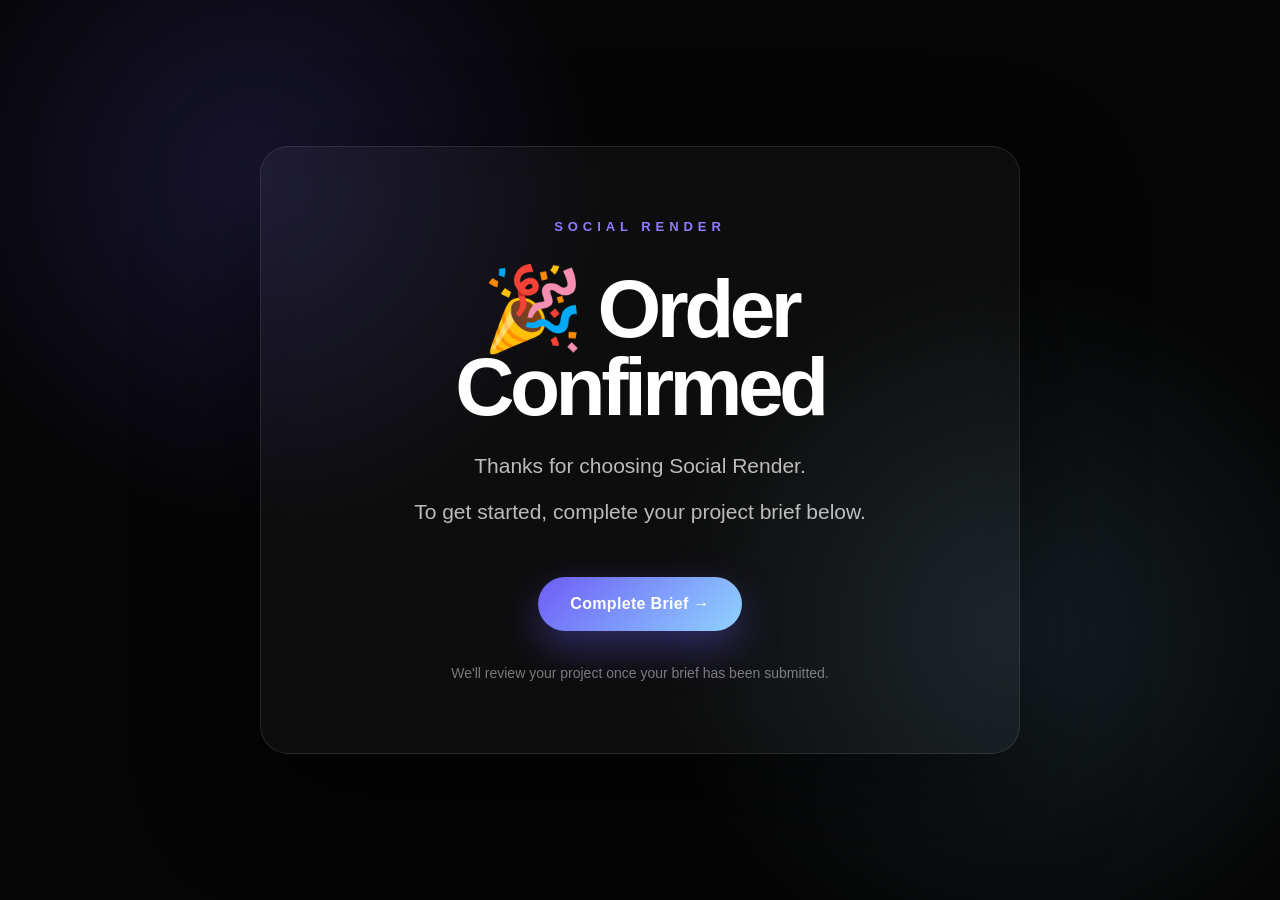
==== thank-you.html @ d390c31d "Add files via upload" ====
<!DOCTYPE html>
<html lang="en">
<head>
  <meta charset="UTF-8" />
  <meta name="viewport" content="width=device-width, initial-scale=1.0" />
  <title>Order Confirmed | Social Render</title>
  <meta name="description" content="Thanks for choosing Social Render. Complete your project brief to get started." />
  <style>
    * { box-sizing: border-box; margin: 0; padding: 0; }
    body {
      min-height: 100vh;
      background:
        radial-gradient(circle at 20% 20%, rgba(109,93,246,.18), transparent 28%),
        radial-gradient(circle at 80% 70%, rgba(143,211,255,.12), transparent 30%),
        #050505;
      color: #fff;
      font-family: Inter, Arial, Helvetica, sans-serif;
      display: flex;
      align-items: center;
      justify-content: center;
      padding: 32px;
    }
    .card {
      width: 100%;
      max-width: 760px;
      text-align: center;
      padding: 72px 42px;
      border: 1px solid rgba(255,255,255,.10);
      border-radius: 28px;
      background: rgba(255,255,255,.035);
      backdrop-filter: blur(16px);
      box-shadow: 0 40px 120px rgba(0,0,0,.45);
    }
    .logo {
      letter-spacing: .38em;
      font-size: 13px;
      font-weight: 700;
      color: #8f7cff;
      margin-bottom: 36px;
    }
    h1 {
      font-size: clamp(44px, 7vw, 82px);
      line-height: .95;
      font-weight: 600;
      letter-spacing: -.055em;
      margin-bottom: 24px;
    }
    p {
      max-width: 560px;
      margin: 0 auto 14px;
      color: rgba(255,255,255,.72);
      font-size: clamp(17px, 2vw, 21px);
      line-height: 1.55;
    }
    .btn {
      display: inline-flex;
      align-items: center;
      justify-content: center;
      gap: 10px;
      margin-top: 34px;
      padding: 18px 32px;
      border-radius: 999px;
      color: #fff;
      text-decoration: none;
      font-weight: 800;
      letter-spacing: .02em;
      background: linear-gradient(135deg, #6D5DF6, #8FD3FF);
      box-shadow: 0 16px 40px rgba(109,93,246,.38);
      transition: transform .25s ease, box-shadow .25s ease;
    }
    .btn:hover { transform: translateY(-2px); box-shadow: 0 22px 55px rgba(109,93,246,.52); }
    .note { margin-top: 34px; font-size: 14px; color: rgba(255,255,255,.45); }
  </style>
</head>
<body>
  <main class="card">
    <div class="logo">SOCIAL RENDER</div>
    <h1>🎉 Order Confirmed</h1>
    <p>Thanks for choosing Social Render.</p>
    <p>To get started, complete your project brief below.</p>
    <a class="btn" href="https://tally.so/r/QK4dx7">Complete Brief →</a>
    <div class="note">We'll review your project once your brief has been submitted.</div>
  </main>
</body>
</html>
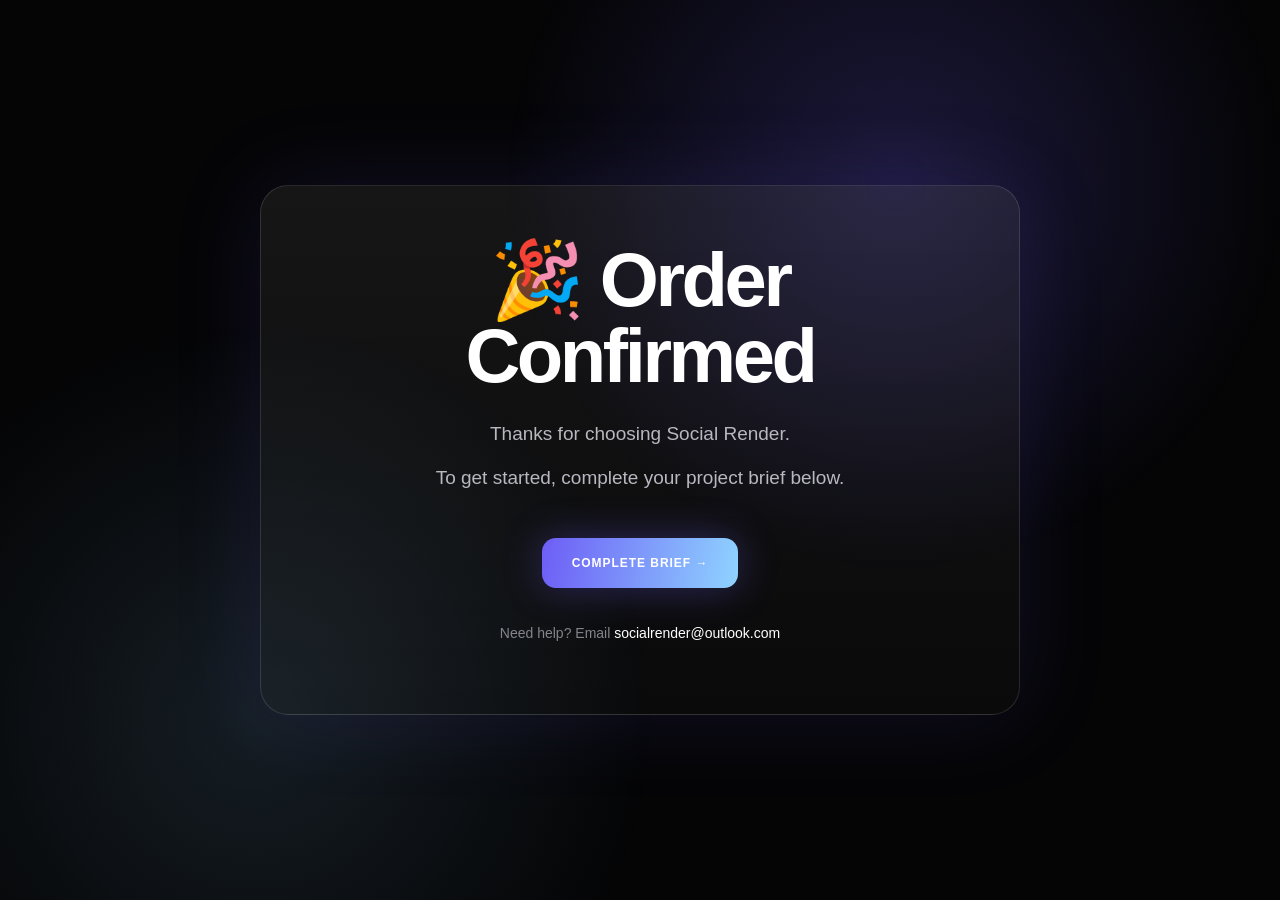
==== commit 23de8310: "Add files via upload" ====
--- a/thank-you.html
+++ b/thank-you.html
@@ -1,85 +1,21 @@
-<!DOCTYPE html>
+<!doctype html>
 <html lang="en">
 <head>
-  <meta charset="UTF-8" />
-  <meta name="viewport" content="width=device-width, initial-scale=1.0" />
+  <meta charset="utf-8" />
+  <meta name="viewport" content="width=device-width, initial-scale=1" />
   <title>Order Confirmed | Social Render</title>
-  <meta name="description" content="Thanks for choosing Social Render. Complete your project brief to get started." />
+  <meta name="description" content="Your Social Render order has been confirmed. Complete your project brief to get started." />
   <style>
-    * { box-sizing: border-box; margin: 0; padding: 0; }
-    body {
-      min-height: 100vh;
-      background:
-        radial-gradient(circle at 20% 20%, rgba(109,93,246,.18), transparent 28%),
-        radial-gradient(circle at 80% 70%, rgba(143,211,255,.12), transparent 30%),
-        #050505;
-      color: #fff;
-      font-family: Inter, Arial, Helvetica, sans-serif;
-      display: flex;
-      align-items: center;
-      justify-content: center;
-      padding: 32px;
-    }
-    .card {
-      width: 100%;
-      max-width: 760px;
-      text-align: center;
-      padding: 72px 42px;
-      border: 1px solid rgba(255,255,255,.10);
-      border-radius: 28px;
-      background: rgba(255,255,255,.035);
-      backdrop-filter: blur(16px);
-      box-shadow: 0 40px 120px rgba(0,0,0,.45);
-    }
-    .logo {
-      letter-spacing: .38em;
-      font-size: 13px;
-      font-weight: 700;
-      color: #8f7cff;
-      margin-bottom: 36px;
-    }
-    h1 {
-      font-size: clamp(44px, 7vw, 82px);
-      line-height: .95;
-      font-weight: 600;
-      letter-spacing: -.055em;
-      margin-bottom: 24px;
-    }
-    p {
-      max-width: 560px;
-      margin: 0 auto 14px;
-      color: rgba(255,255,255,.72);
-      font-size: clamp(17px, 2vw, 21px);
-      line-height: 1.55;
-    }
-    .btn {
-      display: inline-flex;
-      align-items: center;
-      justify-content: center;
-      gap: 10px;
-      margin-top: 34px;
-      padding: 18px 32px;
-      border-radius: 999px;
-      color: #fff;
-      text-decoration: none;
-      font-weight: 800;
-      letter-spacing: .02em;
-      background: linear-gradient(135deg, #6D5DF6, #8FD3FF);
-      box-shadow: 0 16px 40px rgba(109,93,246,.38);
-      transition: transform .25s ease, box-shadow .25s ease;
-    }
-    .btn:hover { transform: translateY(-2px); box-shadow: 0 22px 55px rgba(109,93,246,.52); }
-    .note { margin-top: 34px; font-size: 14px; color: rgba(255,255,255,.45); }
+    *{box-sizing:border-box} body{margin:0;min-height:100vh;background:#050506;color:#fff;font-family:Inter,Arial,sans-serif;display:flex;align-items:center;justify-content:center;padding:32px;overflow-x:hidden} body:before{content:"";position:fixed;inset:0;background:radial-gradient(circle at 70% 20%,rgba(109,93,246,.22),transparent 34%),radial-gradient(circle at 20% 80%,rgba(143,211,255,.12),transparent 32%);pointer-events:none}.card{position:relative;z-index:1;max-width:760px;width:100%;padding:56px;border:1px solid rgba(255,255,255,.12);border-radius:28px;background:linear-gradient(180deg,rgba(255,255,255,.07),rgba(255,255,255,.025));box-shadow:0 0 90px rgba(109,93,246,.13);text-align:center}h1{font-size:clamp(42px,7vw,76px);line-height:1;margin:0 0 24px;letter-spacing:-.045em;font-weight:600}p{font-size:19px;line-height:1.7;color:#b9b8c0;margin:0 0 12px}.button{display:inline-flex;align-items:center;gap:12px;margin-top:32px;padding:18px 30px;border-radius:14px;text-decoration:none;text-transform:uppercase;font-size:12px;font-weight:900;letter-spacing:.08em;background:linear-gradient(100deg,#6d5df6,#8fd3ff);color:white;box-shadow:0 0 40px rgba(109,93,246,.33)}.small{margin-top:34px;font-size:14px;color:#85848d}.email{color:#fff;text-decoration:none}
   </style>
 </head>
 <body>
   <main class="card">
-    <div class="logo">SOCIAL RENDER</div>
     <h1>🎉 Order Confirmed</h1>
     <p>Thanks for choosing Social Render.</p>
     <p>To get started, complete your project brief below.</p>
-    <a class="btn" href="https://tally.so/r/QK4dx7">Complete Brief →</a>
-    <div class="note">We'll review your project once your brief has been submitted.</div>
+    <a class="button" href="https://tally.so/r/QK4dx7">Complete Brief →</a>
+    <p class="small">Need help? Email <a class="email" href="mailto:socialrender@outlook.com">socialrender@outlook.com</a></p>
   </main>
 </body>
 </html>
